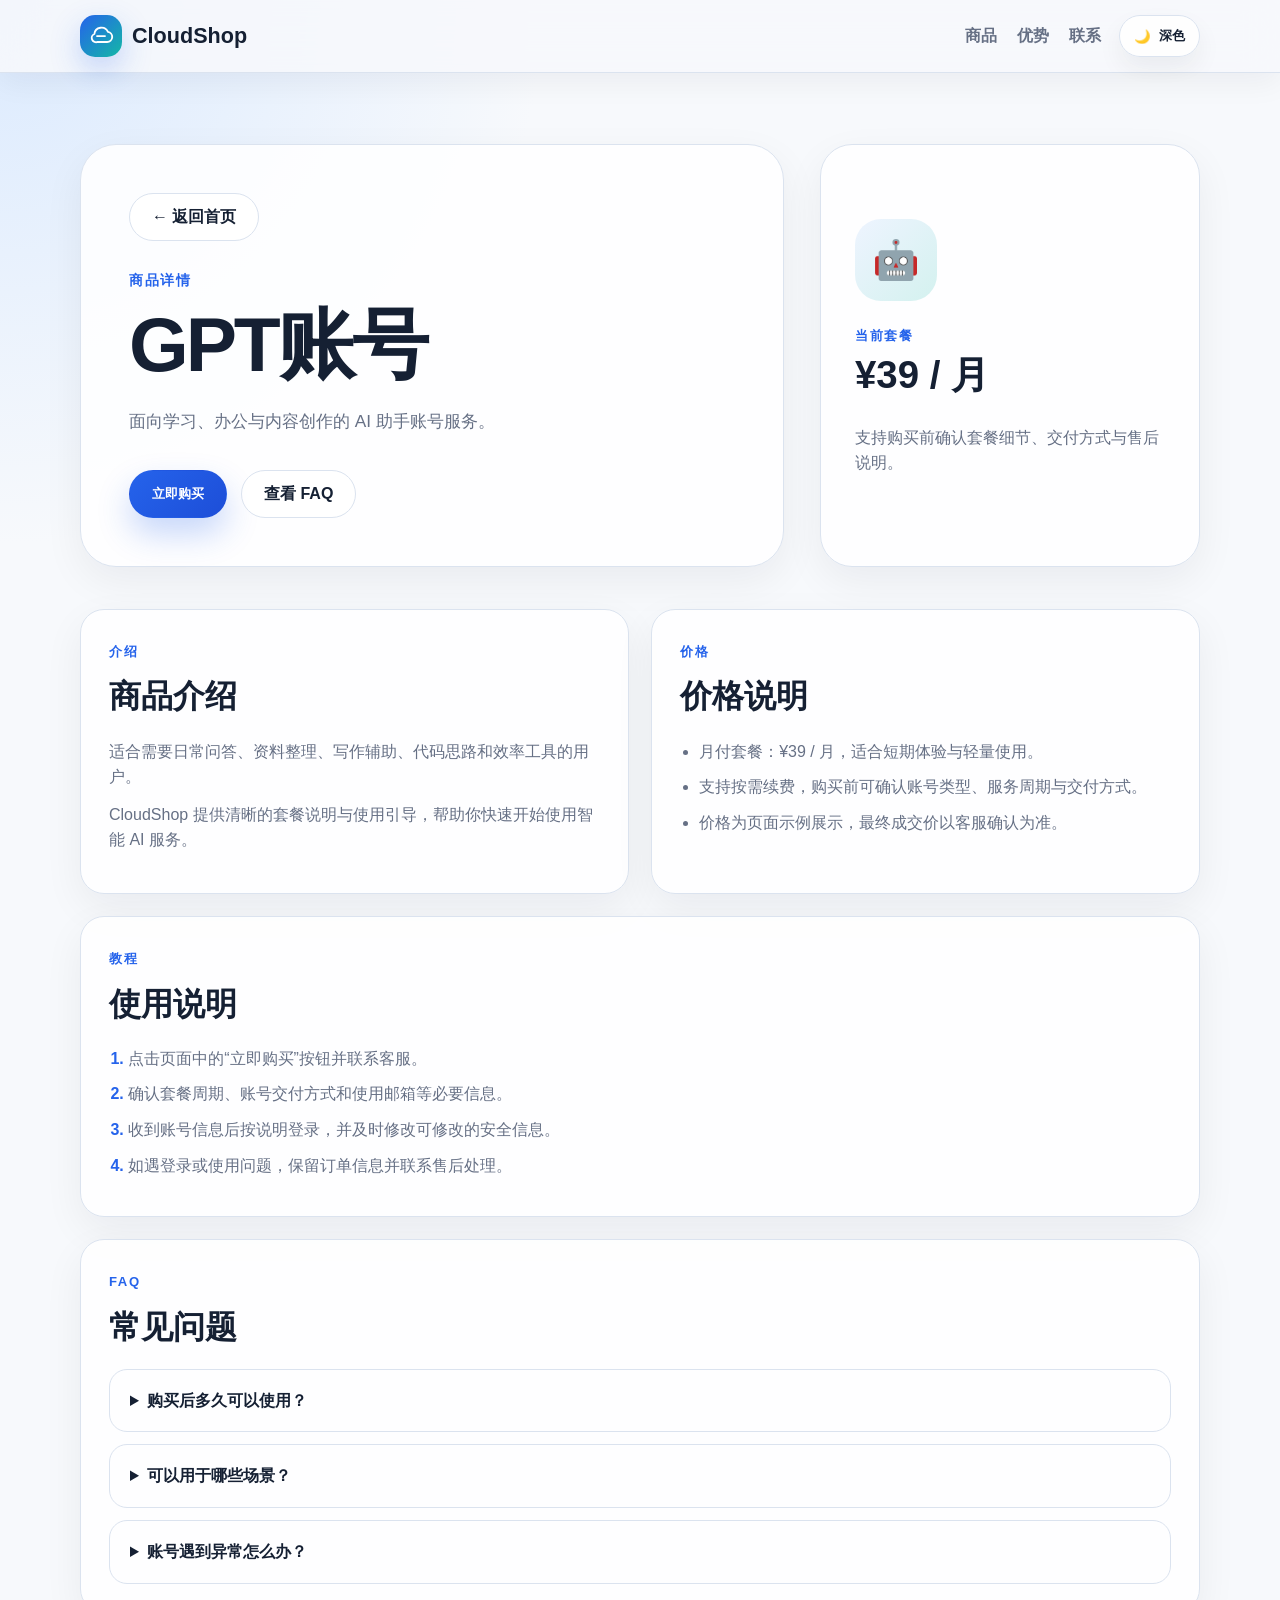
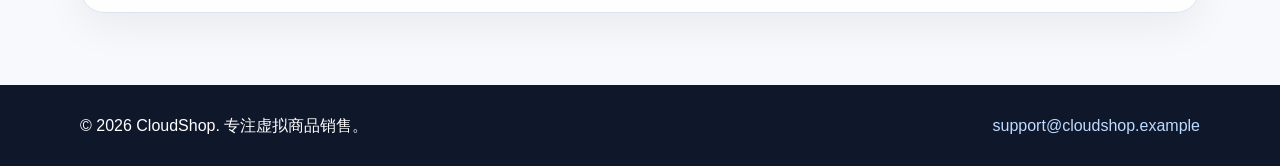
==== gpt-account.html @ 36bc13f2 "Add product detail pages" ====
<!DOCTYPE html>
<html lang="zh-CN">
  <head>
    <meta charset="UTF-8" />
    <meta name="viewport" content="width=device-width, initial-scale=1.0" />
    <title>GPT账号 - CloudShop 商品详情</title>
    <link rel="stylesheet" href="./styles.css" />
  </head>
  <body>
    <header class="site-header">
      <nav class="nav container" aria-label="主导航">
        <a class="brand" href="./index.html#top" aria-label="CloudShop 首页">
          <span class="brand-mark" aria-hidden="true">
            <svg viewBox="0 0 48 48" role="img" focusable="false">
              <path d="M18.8 33.5h15.1a8.1 8.1 0 0 0 1.2-16.1 11.4 11.4 0 0 0-21.7 3.4 6.5 6.5 0 0 0 5.4 12.7Z" />
              <path d="M17.6 24.1h12.8" />
            </svg>
          </span>
          <span>CloudShop</span>
        </a>
        <div class="nav-actions">
          <div class="nav-links">
            <a href="./index.html#products">商品</a>
            <a href="./index.html#features">优势</a>
            <a href="#contact">联系</a>
          </div>
          <button class="theme-toggle" id="themeToggle" type="button" aria-label="切换深色模式" aria-pressed="false">
            <span class="theme-icon" aria-hidden="true">🌙</span>
            <span class="theme-text">深色</span>
          </button>
        </div>
      </nav>
    </header>

    <main id="top" class="detail-page">
      <section class="detail-hero container">
        <div class="detail-copy reveal">
          <a class="btn btn-ghost back-home-link" href="./index.html">← 返回首页</a>
          <p class="eyebrow">商品详情</p>
          <h1>GPT账号</h1>
          <p class="hero-text">面向学习、办公与内容创作的 AI 助手账号服务。</p>
          <div class="hero-actions">
            <button class="btn btn-primary" type="button" data-product="GPT账号">立即购买</button>
            <a class="btn btn-ghost" href="#faq">查看 FAQ</a>
          </div>
        </div>
        <aside class="detail-panel reveal reveal-delay" aria-label="GPT账号 价格概览">
          <div class="detail-icon" aria-hidden="true">🤖</div>
          <span>当前套餐</span>
          <strong>¥39 / 月</strong>
          <p>支持购买前确认套餐细节、交付方式与售后说明。</p>
        </aside>
      </section>

      <section class="detail-layout container">
        <article class="detail-card reveal">
          <span class="detail-card-label">介绍</span>
          <h2>商品介绍</h2>
              <p>适合需要日常问答、资料整理、写作辅助、代码思路和效率工具的用户。</p>
              <p>CloudShop 提供清晰的套餐说明与使用引导，帮助你快速开始使用智能 AI 服务。</p>
        </article>

        <article class="detail-card reveal">
          <span class="detail-card-label">价格</span>
          <h2>价格说明</h2>
          <ul class="check-list">
              <li>月付套餐：¥39 / 月，适合短期体验与轻量使用。</li>
              <li>支持按需续费，购买前可确认账号类型、服务周期与交付方式。</li>
              <li>价格为页面示例展示，最终成交价以客服确认为准。</li>
          </ul>
        </article>

        <article class="detail-card detail-card-wide reveal">
          <span class="detail-card-label">教程</span>
          <h2>使用说明</h2>
          <ol class="steps-list">
              <li>点击页面中的“立即购买”按钮并联系客服。</li>
              <li>确认套餐周期、账号交付方式和使用邮箱等必要信息。</li>
              <li>收到账号信息后按说明登录，并及时修改可修改的安全信息。</li>
              <li>如遇登录或使用问题，保留订单信息并联系售后处理。</li>
          </ol>
        </article>

        <article id="faq" class="detail-card detail-card-wide reveal">
          <span class="detail-card-label">FAQ</span>
          <h2>常见问题</h2>
          <div class="faq-list">
            <details class="faq-item reveal">
              <summary>购买后多久可以使用？</summary>
              <p>通常在确认订单后尽快安排交付，具体时间以客服确认为准。</p>
            </details>
            <details class="faq-item reveal">
              <summary>可以用于哪些场景？</summary>
              <p>可用于学习问答、内容创作、文案草拟、资料总结和工作效率提升等场景。</p>
            </details>
            <details class="faq-item reveal">
              <summary>账号遇到异常怎么办？</summary>
              <p>请先截图保留提示信息，再通过订单联系方式咨询售后。</p>
            </details>
          </div>
        </article>
      </section>
    </main>

    <footer id="contact" class="site-footer">
      <div class="container footer-content">
        <p>© 2026 CloudShop. 专注虚拟商品销售。</p>
        <a href="mailto:support@cloudshop.example">support@cloudshop.example</a>
      </div>
    </footer>

    <button class="back-to-top" id="backToTop" type="button" aria-label="返回顶部">↑</button>
    <div class="toast" id="toast" role="status" aria-live="polite"></div>

    <script src="./script.js"></script>
  </body>
</html>
---- styles.css ----
:root {
  color-scheme: light;
  --bg: #f7f9fc;
  --bg-radial: #dbeafe;
  --surface: #ffffff;
  --surface-alpha: rgba(255, 255, 255, 0.88);
  --surface-soft: #eef4ff;
  --text: #152033;
  --muted: #667085;
  --primary: #2563eb;
  --primary-dark: #1d4ed8;
  --accent: #14b8a6;
  --border: #dbe3ef;
  --header-bg: rgba(247, 249, 252, 0.86);
  --footer-bg: #0f172a;
  --shadow: 0 24px 60px rgba(37, 99, 235, 0.14);
  --card-shadow: 0 14px 40px rgba(15, 23, 42, 0.06);
  --radius: 24px;
  --header-height: 72px;
}

[data-theme="dark"] {
  color-scheme: dark;
  --bg: #08111f;
  --bg-radial: rgba(37, 99, 235, 0.36);
  --surface: #111c2e;
  --surface-alpha: rgba(17, 28, 46, 0.88);
  --surface-soft: rgba(37, 99, 235, 0.2);
  --text: #edf4ff;
  --muted: #a7b3c6;
  --primary: #60a5fa;
  --primary-dark: #2563eb;
  --accent: #2dd4bf;
  --border: rgba(148, 163, 184, 0.24);
  --header-bg: rgba(8, 17, 31, 0.82);
  --footer-bg: #050b15;
  --shadow: 0 24px 70px rgba(20, 184, 166, 0.12);
  --card-shadow: 0 18px 48px rgba(0, 0, 0, 0.26);
}

* {
  box-sizing: border-box;
}

html {
  scroll-behavior: smooth;
  scroll-padding-top: calc(var(--header-height) + 18px);
}

body {
  min-height: 100vh;
  margin: 0;
  padding-top: var(--header-height);
  font-family: -apple-system, BlinkMacSystemFont, "Segoe UI", "PingFang SC", "Microsoft YaHei", sans-serif;
  color: var(--text);
  background: radial-gradient(circle at top left, var(--bg-radial) 0, transparent 34rem), var(--bg);
  line-height: 1.6;
  transition: background 0.25s ease, color 0.25s ease;
}

a {
  color: inherit;
  text-decoration: none;
}

button,
a {
  -webkit-tap-highlight-color: transparent;
}

.container {
  width: min(1120px, calc(100% - 32px));
  margin: 0 auto;
}

.site-header {
  position: fixed;
  top: 0;
  right: 0;
  left: 0;
  z-index: 100;
  background: var(--header-bg);
  border-bottom: 1px solid var(--border);
  backdrop-filter: blur(18px);
  box-shadow: 0 10px 30px rgba(15, 23, 42, 0.05);
}

.nav {
  min-height: var(--header-height);
  display: flex;
  align-items: center;
  justify-content: space-between;
  gap: 24px;
}

.brand {
  display: inline-flex;
  align-items: center;
  flex: 0 0 auto;
  gap: 10px;
  font-size: 1.35rem;
  font-weight: 800;
}

.brand-mark {
  width: 42px;
  height: 42px;
  display: grid;
  place-items: center;
  color: #fff;
  background: linear-gradient(135deg, var(--primary), var(--accent));
  border-radius: 15px;
  box-shadow: 0 12px 30px rgba(37, 99, 235, 0.25);
}

.brand-mark svg {
  width: 30px;
  height: 30px;
  fill: none;
  stroke: currentColor;
  stroke-width: 3;
  stroke-linecap: round;
  stroke-linejoin: round;
}

.nav-actions,
.nav-links {
  display: flex;
  align-items: center;
}

.nav-actions {
  gap: 18px;
}

.nav-links {
  gap: 20px;
  color: var(--muted);
  font-weight: 600;
}

.nav-links a {
  transition: color 0.2s ease, transform 0.2s ease;
}

.nav-links a:hover,
.nav-links a:focus-visible {
  color: var(--primary);
  transform: translateY(-1px);
}

.theme-toggle {
  min-height: 42px;
  display: inline-flex;
  align-items: center;
  gap: 8px;
  padding: 0 14px;
  color: var(--text);
  background: var(--surface-alpha);
  border: 1px solid var(--border);
  border-radius: 999px;
  cursor: pointer;
  font-weight: 800;
  box-shadow: 0 12px 26px rgba(15, 23, 42, 0.06);
  transition: transform 0.2s ease, border-color 0.2s ease, background 0.2s ease;
}

.theme-toggle:hover,
.theme-toggle:focus-visible {
  transform: translateY(-2px);
  border-color: rgba(37, 99, 235, 0.42);
}

.hero {
  display: grid;
  grid-template-columns: minmax(0, 1.08fr) minmax(280px, 0.92fr);
  gap: 48px;
  align-items: center;
  padding: 84px 0 72px;
}

.eyebrow {
  margin: 0 0 12px;
  color: var(--primary);
  font-size: 0.88rem;
  font-weight: 800;
  letter-spacing: 0.12em;
  text-transform: uppercase;
}

.hero h1,
.section-heading h2 {
  margin: 0;
  line-height: 1.08;
  letter-spacing: -0.04em;
}

.hero h1 {
  max-width: 680px;
  font-size: clamp(2.7rem, 7vw, 5.4rem);
}

.hero-text {
  max-width: 620px;
  margin: 24px 0 0;
  color: var(--muted);
  font-size: 1.08rem;
}

.hero-actions {
  display: flex;
  flex-wrap: wrap;
  gap: 14px;
  margin-top: 34px;
}

.btn {
  display: inline-flex;
  align-items: center;
  justify-content: center;
  min-height: 48px;
  padding: 0 22px;
  border: 1px solid transparent;
  border-radius: 999px;
  cursor: pointer;
  font-weight: 800;
  transition: transform 0.2s ease, box-shadow 0.2s ease, background 0.2s ease;
}

.btn:hover,
.btn:focus-visible {
  transform: translateY(-2px);
}

.btn-primary {
  color: #fff;
  background: linear-gradient(135deg, var(--primary), var(--primary-dark));
  box-shadow: 0 16px 32px rgba(37, 99, 235, 0.25);
}

.btn-primary:hover,
.btn-primary:focus-visible {
  box-shadow: 0 20px 38px rgba(37, 99, 235, 0.32);
}

.btn-ghost {
  background: var(--surface-alpha);
  border-color: var(--border);
}

.hero-card {
  position: relative;
  min-height: 420px;
  display: grid;
  place-items: center;
  overflow: hidden;
  border: 1px solid var(--border);
  border-radius: 36px;
  background:
    linear-gradient(145deg, rgba(37, 99, 235, 0.92), rgba(20, 184, 166, 0.82)),
    url("data:image/svg+xml,%3Csvg width='120' height='120' viewBox='0 0 120 120' xmlns='http://www.w3.org/2000/svg'%3E%3Cg fill='none' stroke='white' stroke-opacity='.18'%3E%3Cpath d='M0 60h120M60 0v120'/%3E%3Ccircle cx='60' cy='60' r='36'/%3E%3C/g%3E%3C/svg%3E");
  box-shadow: var(--shadow);
}

.stat-card {
  width: min(78%, 300px);
  padding: 36px;
  color: #fff;
  text-align: center;
  border: 1px solid rgba(255, 255, 255, 0.28);
  border-radius: 30px;
  background: rgba(255, 255, 255, 0.16);
  backdrop-filter: blur(16px);
}

.stat-card strong {
  display: block;
  font-size: 4.4rem;
  line-height: 1;
}

.stat-card span {
  font-weight: 700;
}

.floating-card {
  position: absolute;
  left: 28px;
  bottom: 32px;
  padding: 12px 18px;
  color: #0f172a;
  background: #fff;
  border-radius: 999px;
  box-shadow: 0 18px 44px rgba(15, 23, 42, 0.16);
  font-weight: 800;
}

.floating-card.secondary {
  right: 28px;
  left: auto;
  top: 34px;
  bottom: auto;
}

.products-section {
  padding: 72px 0;
  background: linear-gradient(180deg, rgba(255, 255, 255, 0), var(--surface-alpha));
  background: linear-gradient(180deg, rgba(255, 255, 255, 0), color-mix(in srgb, var(--surface) 74%, transparent));
}

.section-heading {
  max-width: 680px;
  margin-bottom: 34px;
}

.section-heading h2 {
  font-size: clamp(2rem, 4vw, 3.2rem);
}

.section-heading p:last-child {
  color: var(--muted);
}

.product-grid {
  display: grid;
  grid-template-columns: repeat(4, minmax(0, 1fr));
  gap: 22px;
}

.product-card {
  display: flex;
  min-height: 360px;
  flex-direction: column;
  padding: 24px;
  border: 1px solid var(--border);
  border-radius: var(--radius);
  background: var(--surface-alpha);
  box-shadow: var(--card-shadow);
  transition: transform 0.2s ease, box-shadow 0.2s ease, border-color 0.2s ease, background 0.2s ease;
}

.product-card:hover {
  transform: translateY(-6px);
  border-color: rgba(37, 99, 235, 0.36);
  box-shadow: 0 22px 52px rgba(37, 99, 235, 0.13);
}

.product-icon {
  width: 58px;
  height: 58px;
  display: grid;
  place-items: center;
  margin-bottom: 20px;
  font-size: 1.65rem;
  border-radius: 18px;
  background: var(--surface-soft);
}

.product-card h3 {
  margin: 0 0 10px;
  font-size: 1.25rem;
}

.product-card p {
  margin: 0;
  color: var(--muted);
}

.product-meta {
  display: flex;
  justify-content: space-between;
  gap: 12px;
  margin: 22px 0;
  padding: 14px 0;
  border-top: 1px solid var(--border);
  border-bottom: 1px solid var(--border);
}

.product-meta span {
  color: var(--muted);
  font-size: 0.9rem;
}

.product-meta strong {
  display: block;
  font-size: 1.25rem;
}

.product-card .btn {
  width: 100%;
}


.product-actions {
  display: grid;
  grid-template-columns: 0.9fr 1.1fr;
  gap: 10px;
  margin-top: auto;
}

.detail-page {
  padding-bottom: 72px;
}

.detail-hero {
  display: grid;
  grid-template-columns: minmax(0, 1fr) minmax(280px, 380px);
  gap: 36px;
  align-items: stretch;
  padding: 72px 0 42px;
}

.detail-copy,
.detail-panel,
.detail-card {
  border: 1px solid var(--border);
  background: var(--surface-alpha);
  box-shadow: var(--card-shadow);
}

.detail-copy {
  padding: clamp(28px, 5vw, 48px);
  border-radius: 36px;
}

.detail-copy h1 {
  margin: 0;
  font-size: clamp(2.5rem, 7vw, 4.8rem);
  line-height: 1.05;
  letter-spacing: -0.04em;
}

.back-home-link {
  margin-bottom: 28px;
}

.detail-panel {
  display: flex;
  flex-direction: column;
  justify-content: center;
  padding: 34px;
  border-radius: 32px;
}

.detail-icon {
  width: 82px;
  height: 82px;
  display: grid;
  place-items: center;
  margin-bottom: 24px;
  font-size: 2.4rem;
  border-radius: 26px;
  background: linear-gradient(135deg, var(--surface-soft), rgba(20, 184, 166, 0.18));
}

.detail-panel span,
.detail-card-label {
  color: var(--primary);
  font-size: 0.82rem;
  font-weight: 900;
  letter-spacing: 0.12em;
  text-transform: uppercase;
}

.detail-panel strong {
  display: block;
  margin: 10px 0 14px;
  font-size: 2.4rem;
  line-height: 1;
}

.detail-panel p,
.detail-card p,
.detail-card li,
.faq-item p {
  color: var(--muted);
}

.detail-layout {
  display: grid;
  grid-template-columns: repeat(2, minmax(0, 1fr));
  gap: 22px;
}

.detail-card {
  padding: 28px;
  border-radius: var(--radius);
}

.detail-card-wide {
  grid-column: 1 / -1;
}

.detail-card h2 {
  margin: 8px 0 16px;
  font-size: clamp(1.45rem, 3vw, 2rem);
}

.detail-card p {
  margin: 0 0 12px;
}

.check-list,
.steps-list {
  margin: 0;
  padding-left: 1.2rem;
}

.check-list li,
.steps-list li {
  margin: 10px 0;
}

.steps-list li::marker {
  color: var(--primary);
  font-weight: 900;
}

.faq-list {
  display: grid;
  gap: 12px;
}

.faq-item {
  padding: 18px 20px;
  border: 1px solid var(--border);
  border-radius: 18px;
  background: var(--surface-alpha);
  background: color-mix(in srgb, var(--surface) 72%, transparent);
}

.faq-item summary {
  cursor: pointer;
  font-weight: 900;
}

.faq-item p {
  margin: 12px 0 0;
}

.features {
  display: grid;
  grid-template-columns: repeat(3, minmax(0, 1fr));
  gap: 22px;
  padding: 72px 0;
}

.features article {
  padding: 28px;
  border: 1px solid var(--border);
  border-radius: var(--radius);
  background: var(--surface-alpha);
  box-shadow: var(--card-shadow);
}

.feature-icon {
  font-size: 2rem;
}

.features h3 {
  margin: 14px 0 8px;
}

.features p {
  margin: 0;
  color: var(--muted);
}

.site-footer {
  padding: 28px 0;
  color: #fff;
  background: var(--footer-bg);
}

.footer-content {
  display: flex;
  align-items: center;
  justify-content: space-between;
  gap: 16px;
}

.footer-content p {
  margin: 0;
}

.footer-content a {
  color: #bfdbfe;
}

.toast {
  position: fixed;
  right: 20px;
  bottom: 20px;
  z-index: 120;
  max-width: min(360px, calc(100% - 40px));
  padding: 14px 18px;
  color: #fff;
  background: #0f172a;
  border-radius: 16px;
  box-shadow: 0 18px 40px rgba(15, 23, 42, 0.22);
  opacity: 0;
  pointer-events: none;
  transform: translateY(12px);
  transition: opacity 0.2s ease, transform 0.2s ease;
}

.toast.show {
  opacity: 1;
  transform: translateY(0);
}

.back-to-top {
  position: fixed;
  right: 20px;
  bottom: 92px;
  z-index: 110;
  width: 48px;
  height: 48px;
  display: grid;
  place-items: center;
  color: #fff;
  background: linear-gradient(135deg, var(--primary), var(--accent));
  border: 0;
  border-radius: 50%;
  cursor: pointer;
  font-size: 1.25rem;
  font-weight: 900;
  box-shadow: 0 18px 40px rgba(37, 99, 235, 0.28);
  opacity: 0;
  pointer-events: none;
  transform: translateY(14px) scale(0.94);
  transition: opacity 0.2s ease, transform 0.2s ease;
}

.back-to-top.show {
  opacity: 1;
  pointer-events: auto;
  transform: translateY(0) scale(1);
}

.reveal {
  opacity: 0;
  transform: translateY(28px);
  transition: opacity 0.7s ease, transform 0.7s ease;
}

.reveal.revealed {
  opacity: 1;
  transform: translateY(0);
}

.reveal-delay {
  transition-delay: 0.12s;
}

@media (prefers-reduced-motion: reduce) {
  html {
    scroll-behavior: auto;
  }

  *,
  *::before,
  *::after {
    transition-duration: 0.01ms !important;
    animation-duration: 0.01ms !important;
    animation-iteration-count: 1 !important;
  }

  .reveal {
    opacity: 1;
    transform: none;
  }
}

@media (max-width: 920px) {
  :root {
    --header-height: 120px;
  }

  .nav {
    align-items: flex-start;
    flex-direction: column;
    justify-content: center;
    gap: 12px;
    padding: 12px 0;
  }

  .nav-actions {
    width: 100%;
    justify-content: space-between;
  }

  .hero,
  .detail-hero {
    grid-template-columns: 1fr;
    padding-top: 58px;
  }

  .hero-card {
    min-height: 320px;
  }

  .product-grid,
  .features,
  .detail-layout {
    grid-template-columns: repeat(2, minmax(0, 1fr));
  }
}

@media (max-width: 640px) {
  :root {
    --header-height: 126px;
  }

  .container {
    width: min(100% - 24px, 1120px);
  }

  .brand {
    font-size: 1.2rem;
  }

  .brand-mark {
    width: 38px;
    height: 38px;
    border-radius: 13px;
  }

  .nav-actions {
    align-items: center;
    flex-direction: row;
    gap: 8px;
  }

  .nav-links {
    width: 100%;
    justify-content: space-between;
    gap: 8px;
    padding: 8px;
    font-size: 0.95rem;
    background: var(--surface-alpha);
    border: 1px solid var(--border);
    border-radius: 999px;
  }

  .nav-links a {
    flex: 1;
    min-height: 34px;
    display: grid;
    place-items: center;
    border-radius: 999px;
  }

  .theme-toggle {
    width: 46px;
    flex: 0 0 46px;
    justify-content: center;
    padding: 0;
  }

  .theme-text {
    position: absolute;
    width: 1px;
    height: 1px;
    overflow: hidden;
    clip: rect(0 0 0 0);
  }

  .hero,
  .detail-hero {
    gap: 32px;
    padding: 42px 0 52px;
  }

  .hero h1,
  .detail-copy h1 {
    font-size: clamp(2.35rem, 14vw, 3.4rem);
  }

  .hero-actions,
  .footer-content {
    flex-direction: column;
    align-items: stretch;
  }

  .hero-actions .btn {
    width: 100%;
  }

  .hero-card {
    min-height: 280px;
    border-radius: 28px;
  }

  .stat-card {
    padding: 28px;
  }

  .stat-card strong {
    font-size: 3.5rem;
  }

  .floating-card {
    left: 18px;
    bottom: 20px;
    padding: 10px 14px;
    font-size: 0.92rem;
  }

  .floating-card.secondary {
    right: 18px;
    top: 22px;
  }

  .products-section,
  .features {
    padding: 56px 0;
  }

  .product-grid,
  .features,
  .detail-layout {
    grid-template-columns: 1fr;
  }

  .detail-card-wide {
    grid-column: auto;
  }

  .product-actions {
    grid-template-columns: 1fr;
  }

  .detail-copy,
  .detail-panel,
  .detail-card {
    border-radius: 22px;
  }

  .product-card {
    min-height: auto;
    padding: 22px;
  }

  .footer-content {
    text-align: center;
  }

  .back-to-top {
    right: 14px;
    bottom: 86px;
    width: 44px;
    height: 44px;
  }

  .toast {
    right: 12px;
    bottom: 18px;
    max-width: calc(100% - 24px);
  }
}
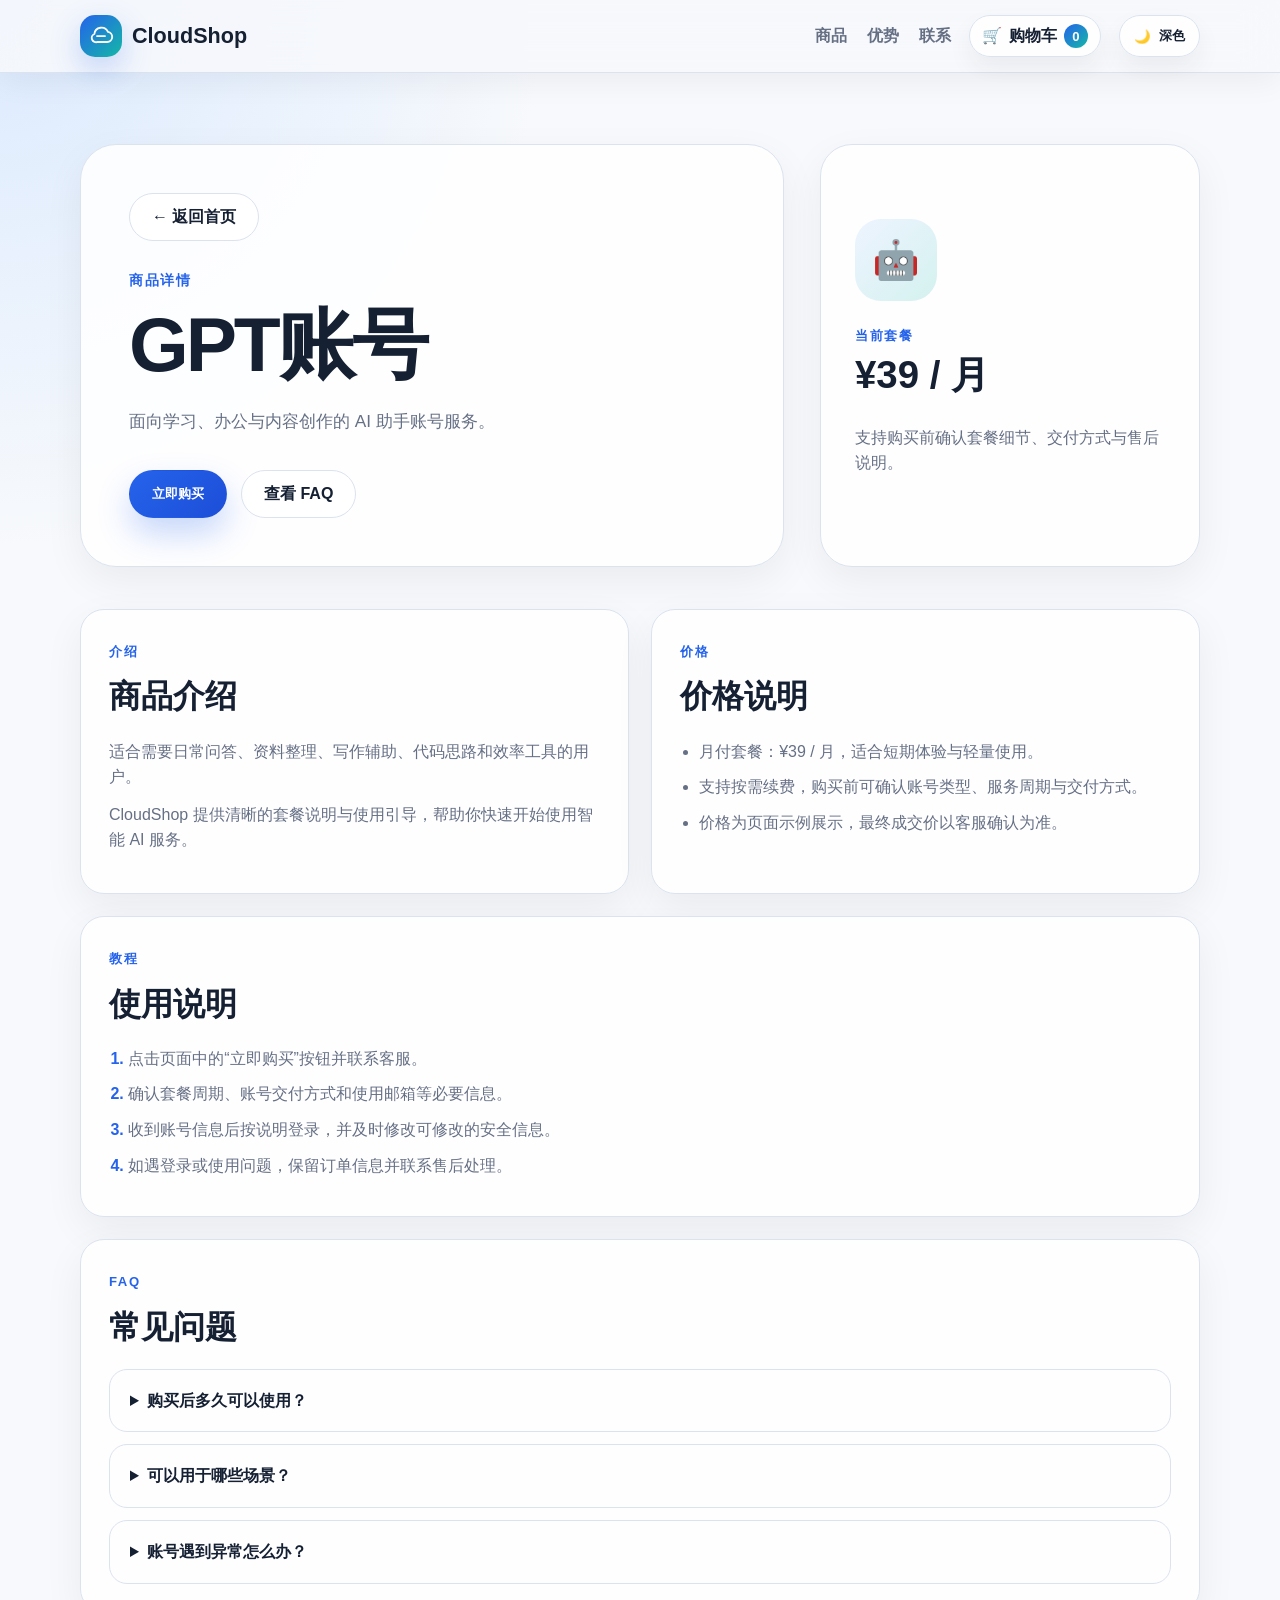
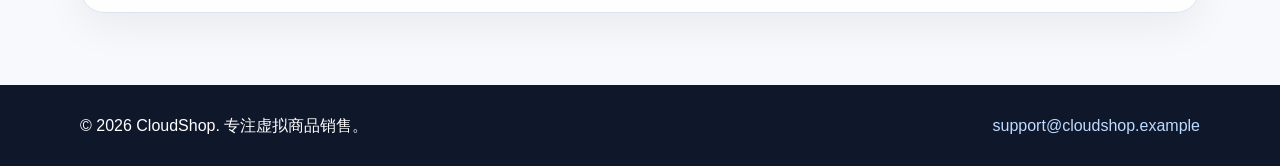
==== commit 8aee4b54: "Add LocalStorage shopping cart" ====
--- a/gpt-account.html
+++ b/gpt-account.html
@@ -24,6 +24,9 @@
             <a href="./index.html#features">优势</a>
             <a href="#contact">联系</a>
           </div>
+          <a class="cart-link" href="./cart.html" aria-label="查看购物车">
+            🛒 <span>购物车</span><strong id="cartCount">0</strong>
+          </a>
           <button class="theme-toggle" id="themeToggle" type="button" aria-label="切换深色模式" aria-pressed="false">
             <span class="theme-icon" aria-hidden="true">🌙</span>
             <span class="theme-text">深色</span>
--- a/styles.css
+++ b/styles.css
@@ -149,6 +149,127 @@
   transform: translateY(-1px);
 }
 
+
+.cart-link {
+  position: relative;
+  min-height: 42px;
+  display: inline-flex;
+  align-items: center;
+  gap: 7px;
+  padding: 0 12px;
+  color: var(--text);
+  background: var(--surface-alpha);
+  border: 1px solid var(--border);
+  border-radius: 999px;
+  font-weight: 800;
+  box-shadow: 0 12px 26px rgba(15, 23, 42, 0.06);
+  transition: transform 0.2s ease, border-color 0.2s ease;
+}
+
+.cart-link:hover,
+.cart-link:focus-visible {
+  transform: translateY(-2px);
+  border-color: rgba(37, 99, 235, 0.42);
+}
+
+.cart-link strong {
+  min-width: 24px;
+  height: 24px;
+  display: grid;
+  place-items: center;
+  color: #fff;
+  background: linear-gradient(135deg, var(--primary), var(--accent));
+  border-radius: 999px;
+  font-size: 0.82rem;
+}
+
+.cart-section {
+  padding: 0 0 72px;
+}
+
+.cart-toolbar {
+  display: flex;
+  align-items: center;
+  justify-content: space-between;
+  gap: 18px;
+  margin-bottom: 22px;
+}
+
+.cart-toolbar h2 {
+  margin: 0;
+  font-size: clamp(1.8rem, 4vw, 2.8rem);
+  line-height: 1.1;
+}
+
+.cart-items {
+  display: grid;
+  gap: 16px;
+}
+
+.cart-item,
+.empty-cart {
+  border: 1px solid var(--border);
+  background: var(--surface-alpha);
+  box-shadow: var(--card-shadow);
+}
+
+.cart-item {
+  display: grid;
+  grid-template-columns: auto 1fr auto auto;
+  gap: 18px;
+  align-items: center;
+  padding: 20px;
+  border-radius: var(--radius);
+}
+
+.cart-item-icon {
+  width: 58px;
+  height: 58px;
+  display: grid;
+  place-items: center;
+  font-size: 1.7rem;
+  border-radius: 18px;
+  background: var(--surface-soft);
+}
+
+.cart-item h3,
+.empty-cart h3 {
+  margin: 0 0 4px;
+}
+
+.cart-item p,
+.empty-cart p {
+  margin: 0;
+  color: var(--muted);
+}
+
+.cart-item a {
+  display: inline-block;
+  margin-top: 6px;
+  color: var(--primary);
+  font-weight: 800;
+}
+
+.cart-item strong {
+  font-size: 1.25rem;
+}
+
+.empty-cart {
+  display: grid;
+  justify-items: center;
+  gap: 14px;
+  padding: 42px 24px;
+  text-align: center;
+  border-radius: var(--radius);
+}
+
+.cart-summary .btn:disabled,
+.cart-toolbar .btn:disabled {
+  cursor: not-allowed;
+  opacity: 0.55;
+  transform: none;
+}
+
 .theme-toggle {
   min-height: 42px;
   display: inline-flex;
@@ -733,7 +854,8 @@
   }
 
   .nav-links {
-    width: 100%;
+    width: auto;
+    flex: 1 1 auto;
     justify-content: space-between;
     gap: 8px;
     padding: 8px;
@@ -751,6 +873,27 @@
     border-radius: 999px;
   }
 
+  .cart-link {
+    width: 46px;
+    flex: 0 0 46px;
+    justify-content: center;
+    padding: 0;
+  }
+
+  .cart-link span {
+    position: absolute;
+    width: 1px;
+    height: 1px;
+    overflow: hidden;
+    clip: rect(0 0 0 0);
+  }
+
+  .cart-link strong {
+    position: absolute;
+    top: -7px;
+    right: -7px;
+  }
+
   .theme-toggle {
     width: 46px;
     flex: 0 0 46px;
@@ -833,8 +976,20 @@
 
   .detail-copy,
   .detail-panel,
-  .detail-card {
+  .detail-card,
+  .cart-item,
+  .empty-cart {
     border-radius: 22px;
+  }
+
+  .cart-toolbar,
+  .cart-item {
+    align-items: stretch;
+    grid-template-columns: 1fr;
+  }
+
+  .cart-toolbar {
+    flex-direction: column;
   }
 
   .product-card {
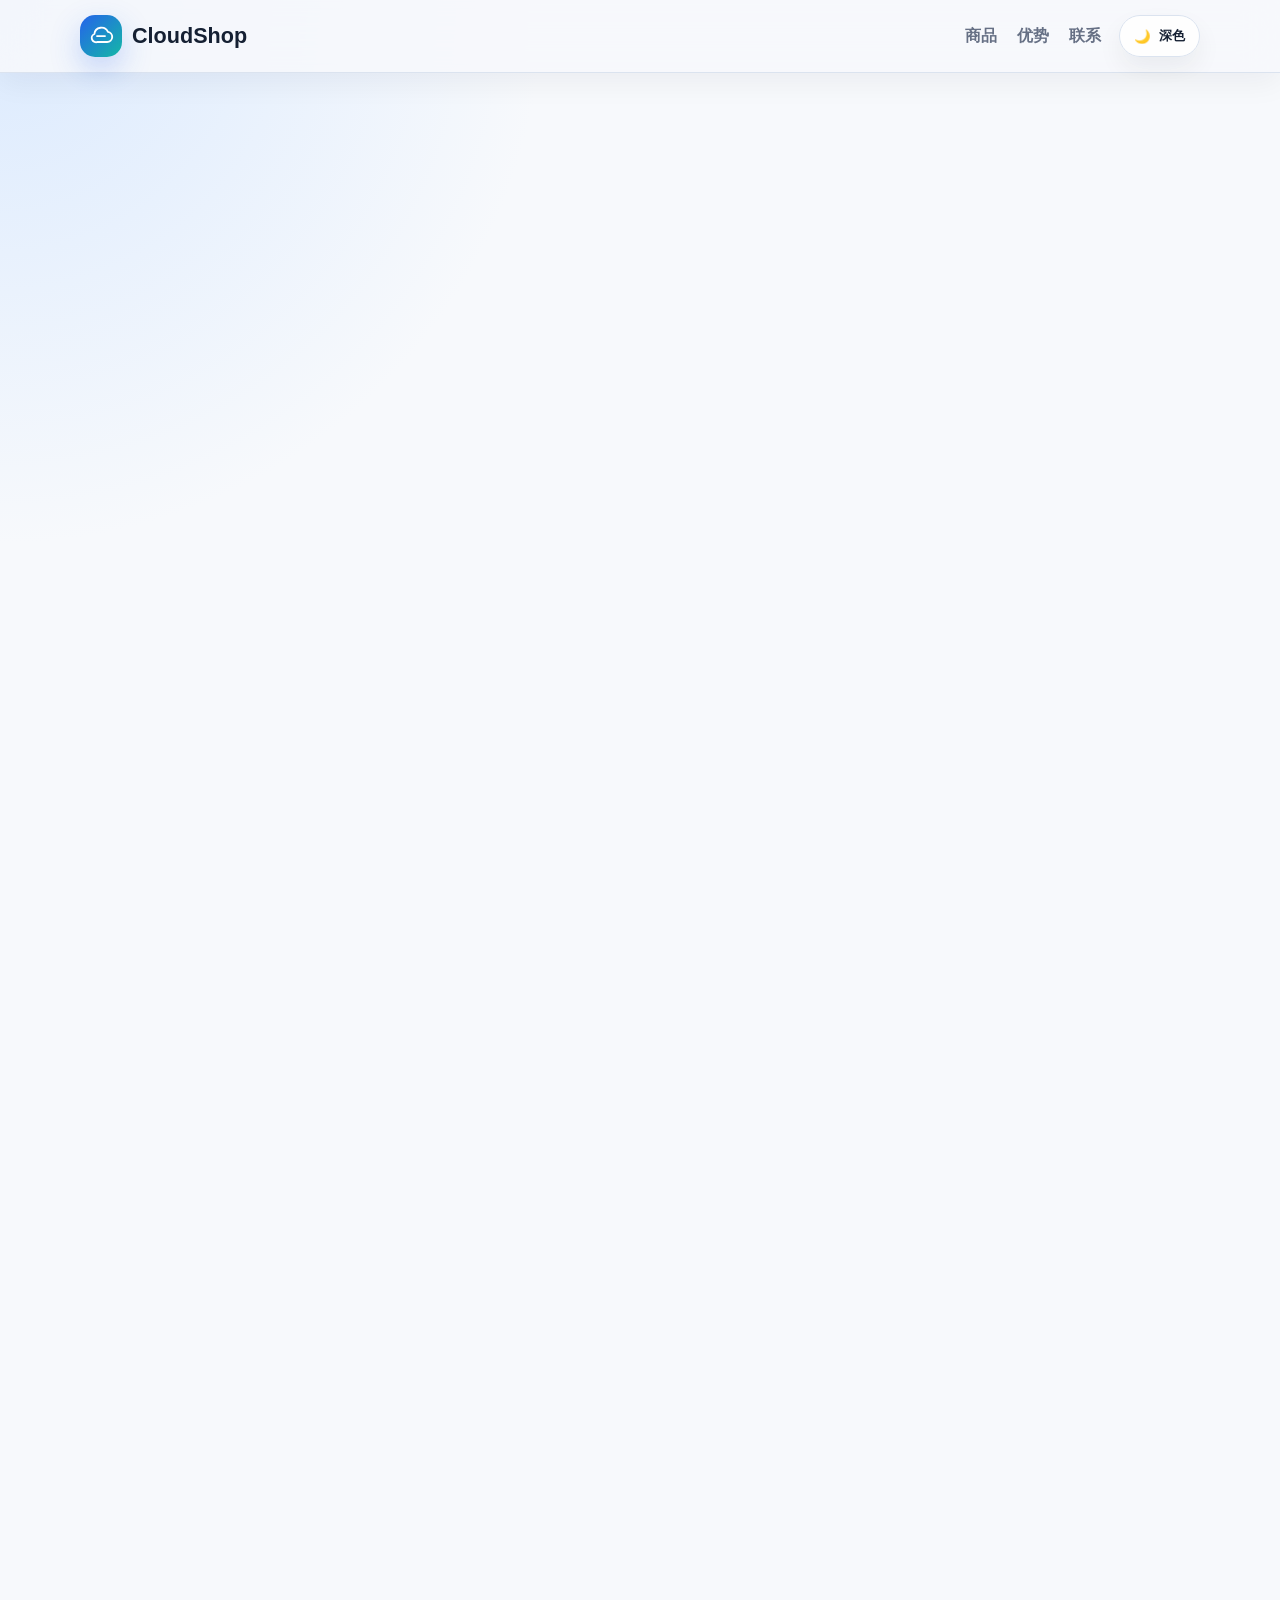
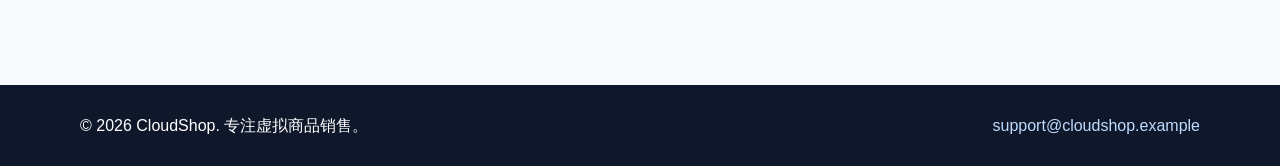
==== commit 5be59e89: "Merge branch 'main' into codex/create-homepage-for-cloudshop-x386a2" ====
--- a/gpt-account.html
+++ b/gpt-account.html
@@ -24,9 +24,6 @@
             <a href="./index.html#features">优势</a>
             <a href="#contact">联系</a>
           </div>
-          <a class="cart-link" href="./cart.html" aria-label="查看购物车">
-            🛒 <span>购物车</span><strong id="cartCount">0</strong>
-          </a>
           <button class="theme-toggle" id="themeToggle" type="button" aria-label="切换深色模式" aria-pressed="false">
             <span class="theme-icon" aria-hidden="true">🌙</span>
             <span class="theme-text">深色</span>
--- a/styles.css
+++ b/styles.css
@@ -149,127 +149,6 @@
   transform: translateY(-1px);
 }
 
-
-.cart-link {
-  position: relative;
-  min-height: 42px;
-  display: inline-flex;
-  align-items: center;
-  gap: 7px;
-  padding: 0 12px;
-  color: var(--text);
-  background: var(--surface-alpha);
-  border: 1px solid var(--border);
-  border-radius: 999px;
-  font-weight: 800;
-  box-shadow: 0 12px 26px rgba(15, 23, 42, 0.06);
-  transition: transform 0.2s ease, border-color 0.2s ease;
-}
-
-.cart-link:hover,
-.cart-link:focus-visible {
-  transform: translateY(-2px);
-  border-color: rgba(37, 99, 235, 0.42);
-}
-
-.cart-link strong {
-  min-width: 24px;
-  height: 24px;
-  display: grid;
-  place-items: center;
-  color: #fff;
-  background: linear-gradient(135deg, var(--primary), var(--accent));
-  border-radius: 999px;
-  font-size: 0.82rem;
-}
-
-.cart-section {
-  padding: 0 0 72px;
-}
-
-.cart-toolbar {
-  display: flex;
-  align-items: center;
-  justify-content: space-between;
-  gap: 18px;
-  margin-bottom: 22px;
-}
-
-.cart-toolbar h2 {
-  margin: 0;
-  font-size: clamp(1.8rem, 4vw, 2.8rem);
-  line-height: 1.1;
-}
-
-.cart-items {
-  display: grid;
-  gap: 16px;
-}
-
-.cart-item,
-.empty-cart {
-  border: 1px solid var(--border);
-  background: var(--surface-alpha);
-  box-shadow: var(--card-shadow);
-}
-
-.cart-item {
-  display: grid;
-  grid-template-columns: auto 1fr auto auto;
-  gap: 18px;
-  align-items: center;
-  padding: 20px;
-  border-radius: var(--radius);
-}
-
-.cart-item-icon {
-  width: 58px;
-  height: 58px;
-  display: grid;
-  place-items: center;
-  font-size: 1.7rem;
-  border-radius: 18px;
-  background: var(--surface-soft);
-}
-
-.cart-item h3,
-.empty-cart h3 {
-  margin: 0 0 4px;
-}
-
-.cart-item p,
-.empty-cart p {
-  margin: 0;
-  color: var(--muted);
-}
-
-.cart-item a {
-  display: inline-block;
-  margin-top: 6px;
-  color: var(--primary);
-  font-weight: 800;
-}
-
-.cart-item strong {
-  font-size: 1.25rem;
-}
-
-.empty-cart {
-  display: grid;
-  justify-items: center;
-  gap: 14px;
-  padding: 42px 24px;
-  text-align: center;
-  border-radius: var(--radius);
-}
-
-.cart-summary .btn:disabled,
-.cart-toolbar .btn:disabled {
-  cursor: not-allowed;
-  opacity: 0.55;
-  transform: none;
-}
-
 .theme-toggle {
   min-height: 42px;
   display: inline-flex;
@@ -659,6 +538,10 @@
   margin: 12px 0 0;
 }
 
+  margin-top: auto;
+}
+
+>>>>>>> main
 .features {
   display: grid;
   grid-template-columns: repeat(3, minmax(0, 1fr));
@@ -811,8 +694,8 @@
     justify-content: space-between;
   }
 
-  .hero,
-  .detail-hero {
+  .hero {
+>>>>>>> main
     grid-template-columns: 1fr;
     padding-top: 58px;
   }
@@ -822,8 +705,8 @@
   }
 
   .product-grid,
-  .features,
-  .detail-layout {
+  .features {
+>>>>>>> main
     grid-template-columns: repeat(2, minmax(0, 1fr));
   }
 }
@@ -854,8 +737,7 @@
   }
 
   .nav-links {
-    width: auto;
-    flex: 1 1 auto;
+    width: 100%;
     justify-content: space-between;
     gap: 8px;
     padding: 8px;
@@ -873,27 +755,6 @@
     border-radius: 999px;
   }
 
-  .cart-link {
-    width: 46px;
-    flex: 0 0 46px;
-    justify-content: center;
-    padding: 0;
-  }
-
-  .cart-link span {
-    position: absolute;
-    width: 1px;
-    height: 1px;
-    overflow: hidden;
-    clip: rect(0 0 0 0);
-  }
-
-  .cart-link strong {
-    position: absolute;
-    top: -7px;
-    right: -7px;
-  }
-
   .theme-toggle {
     width: 46px;
     flex: 0 0 46px;
@@ -909,14 +770,14 @@
     clip: rect(0 0 0 0);
   }
 
-  .hero,
-  .detail-hero {
+  .hero {
+>>>>>>> main
     gap: 32px;
     padding: 42px 0 52px;
   }
 
-  .hero h1,
-  .detail-copy h1 {
+  .hero h1 {
+>>>>>>> main
     font-size: clamp(2.35rem, 14vw, 3.4rem);
   }
 
@@ -961,7 +822,6 @@
   }
 
   .product-grid,
-  .features,
   .detail-layout {
     grid-template-columns: 1fr;
   }
@@ -976,22 +836,15 @@
 
   .detail-copy,
   .detail-panel,
-  .detail-card,
-  .cart-item,
-  .empty-cart {
+  .detail-card {
     border-radius: 22px;
   }
 
-  .cart-toolbar,
-  .cart-item {
-    align-items: stretch;
+  .features {
     grid-template-columns: 1fr;
   }
 
-  .cart-toolbar {
-    flex-direction: column;
-  }
-
+>>>>>>> main
   .product-card {
     min-height: auto;
     padding: 22px;
